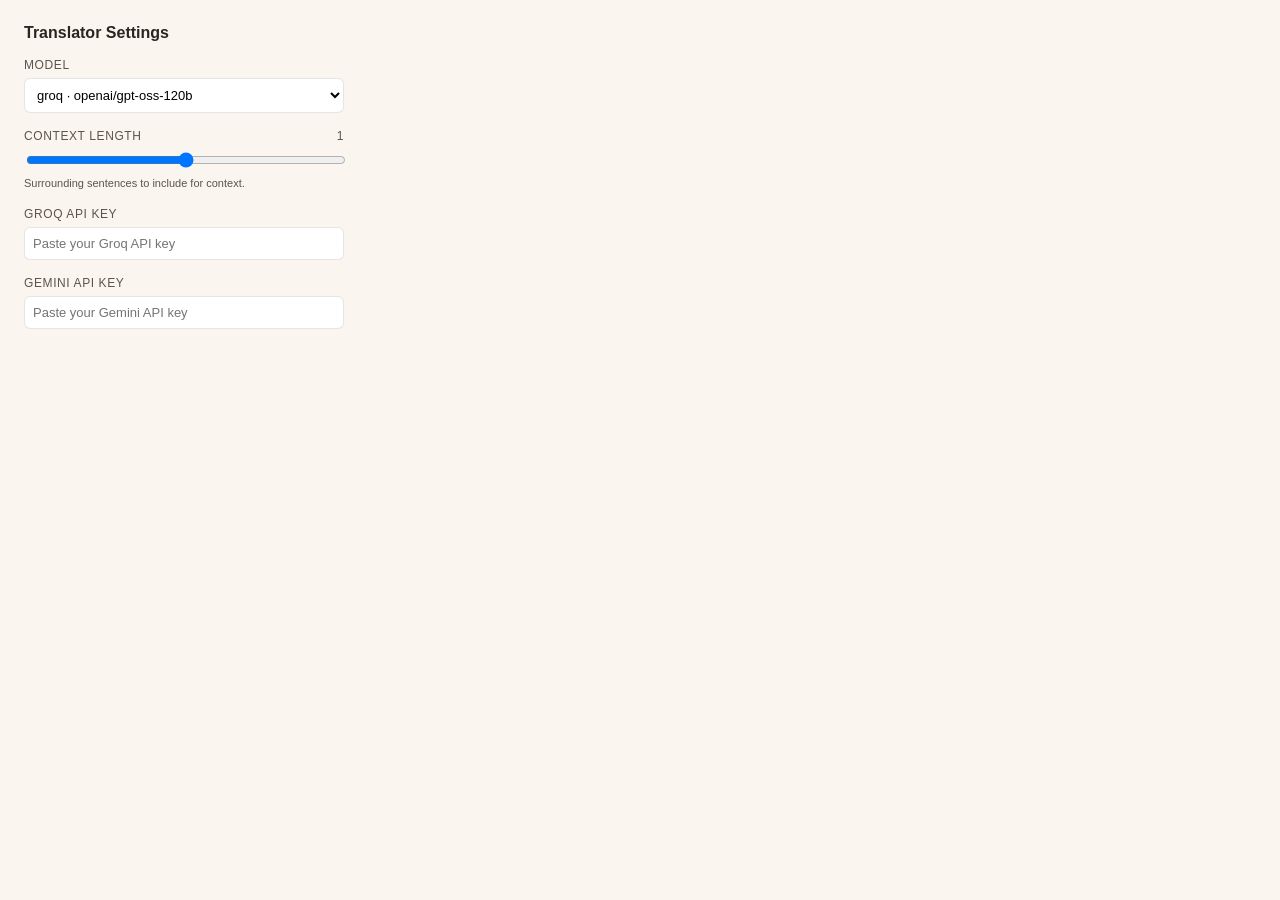
==== chrome-extension/popup.html @ 776bc148 "save" ====
<!DOCTYPE html>
<html>
<head>
  <meta charset="UTF-8">
  <style>
    body {
      width: 320px;
      padding: 16px;
      font-family: -apple-system, BlinkMacSystemFont, "Segoe UI", Roboto, sans-serif;
      font-size: 14px;
      background: #faf6ef;
      color: #2a2520;
    }
    h2 {
      margin: 0 0 16px;
      font-size: 16px;
      font-weight: 600;
    }
    .setting {
      margin-bottom: 16px;
    }
    .setting-label {
      display: block;
      font-size: 12px;
      color: #5a544c;
      margin-bottom: 6px;
      text-transform: uppercase;
      letter-spacing: 0.05em;
    }
    select, input {
      width: 100%;
      padding: 8px;
      border: 1px solid rgba(0,0,0,0.1);
      border-radius: 6px;
      background: #fff;
      font-size: 13px;
      box-sizing: border-box;
    }
    input[type="range"] {
      padding: 0;
    }
    .value-display {
      float: right;
      font-variant-numeric: tabular-nums;
    }
    .help-text {
      font-size: 11px;
      color: #5a544c;
      margin-top: 4px;
      line-height: 1.4;
    }
  </style>
</head>
<body>
  <h2>Translator Settings</h2>
  
  <div class="setting">
    <label class="setting-label">Model</label>
    <select id="model-select">
      <option value="0">groq · openai/gpt-oss-120b</option>
      <option value="1">groq · qwen3-32b</option>
      <option value="2">groq · llama-3.3-70b-versatile</option>
      <option value="3">google · gemini-2.0-flash</option>
    </select>
  </div>

  <div class="setting">
    <label class="setting-label">
      Context length
      <span class="value-display" id="context-val">1</span>
    </label>
    <input type="range" id="context-range" min="0" max="10" step="1">
    <div class="help-text">Surrounding sentences to include for context.</div>
  </div>

  <div class="setting">
    <label class="setting-label">Groq API Key</label>
    <input type="password" id="key-groq" placeholder="Paste your Groq API key">
  </div>

  <div class="setting">
    <label class="setting-label">Gemini API Key</label>
    <input type="password" id="key-gemini" placeholder="Paste your Gemini API key">
  </div>

  <script src="js/popup.js"></script>
</body>
</html>
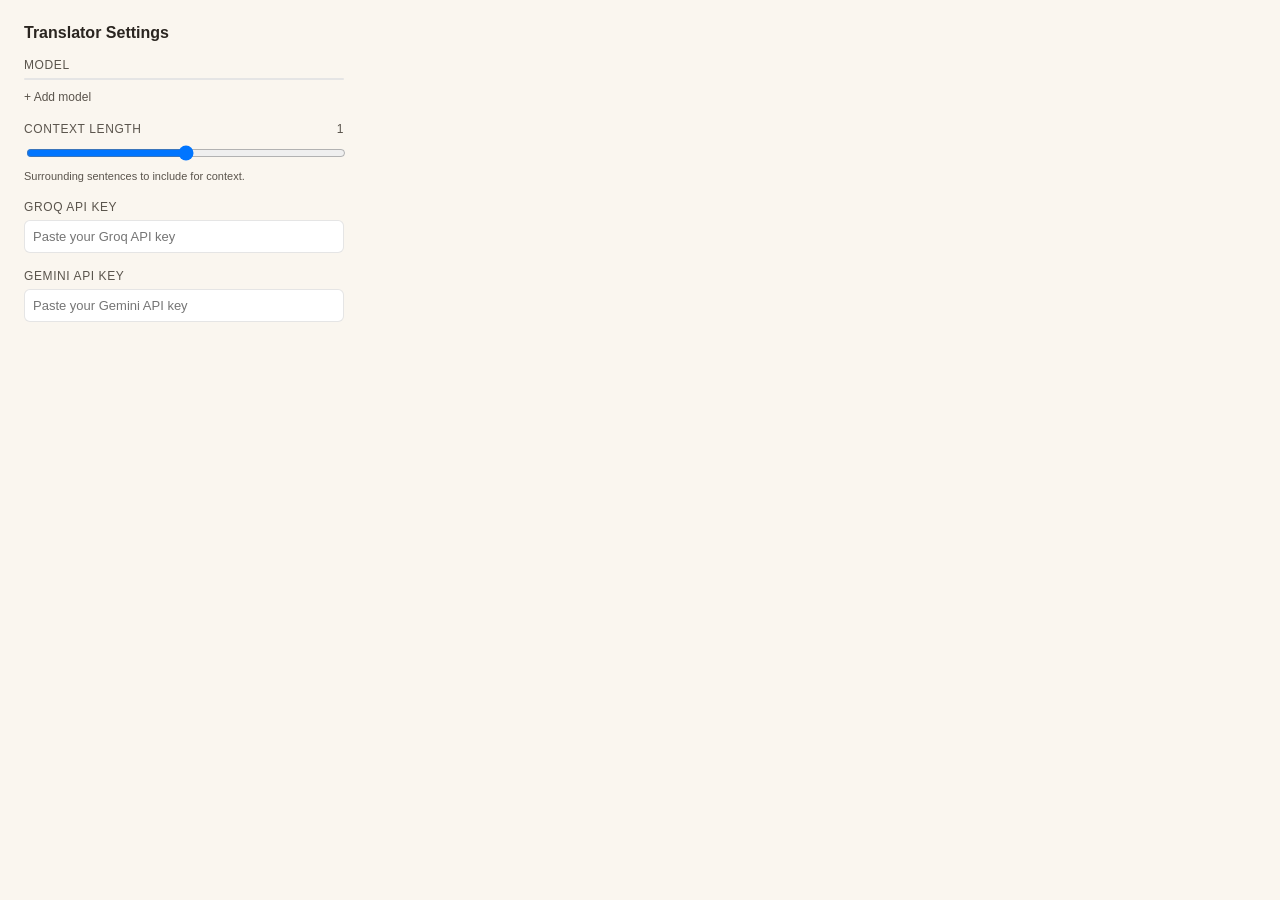
==== commit 458a0559: "extension: poach the reader's editable model list Models were a fixed two-entry MODELS array picked " ====
--- a/chrome-extension/popup.html
+++ b/chrome-extension/popup.html
@@ -36,6 +36,10 @@
       font-size: 13px;
       box-sizing: border-box;
     }
+    select:focus, input:focus {
+      outline: none;
+      box-shadow: none;
+    }
     input[type="range"] {
       padding: 0;
     }
@@ -48,20 +52,150 @@
       color: #5a544c;
       margin-top: 4px;
       line-height: 1.4;
+    }
+    /* ---- Model list: one row per model, click to select, x to remove ---- */
+    .model-list {
+      border: 1px solid rgba(0,0,0,0.1);
+      border-radius: 6px;
+      background: #fff;
+      overflow: hidden;
+    }
+    .model-row {
+      display: flex;
+      align-items: center;
+      border-top: 1px solid rgba(0,0,0,0.06);
+    }
+    .model-row:first-child { border-top: 0; }
+    .model-pick {
+      flex: 1;
+      min-width: 0;
+      display: flex;
+      align-items: baseline;
+      gap: 6px;
+      padding: 8px;
+      border: 0;
+      background: none;
+      font: inherit;
+      font-size: 13px;
+      color: inherit;
+      text-align: left;
+      cursor: pointer;
+    }
+    .model-pick:hover { background: rgba(0,0,0,0.03); }
+    /* A fixed-width tick gutter, so the names line up whether or not the
+       row is the selected one. */
+    .model-pick::before {
+      content: "\2713";
+      width: 12px;
+      flex: none;
+      visibility: hidden;
+    }
+    .model-pick.selected::before { visibility: visible; }
+    .model-pick.selected { font-weight: 600; }
+    .model-pick .name {
+      flex: 1;
+      overflow: hidden;
+      text-overflow: ellipsis;
+      white-space: nowrap;
+    }
+    .model-pick .tag {
+      flex: none;
+      font-size: 10px;
+      color: #5a544c;
+      text-transform: uppercase;
+      letter-spacing: 0.04em;
+      white-space: nowrap;
+    }
+    .model-del {
+      width: 28px;
+      flex: none;
+      padding: 8px 0;
+      border: 0;
+      background: none;
+      color: #5a544c;
+      font: inherit;
+      font-size: 15px;
+      line-height: 1;
+      cursor: pointer;
+    }
+    .model-del:hover { color: #b3261e; }
+    .model-empty {
+      padding: 8px;
+      font-size: 12px;
+      color: #5a544c;
+    }
+    /* ---- Add-model form ---- */
+    details.add-model { margin-top: 8px; }
+    details.add-model > summary {
+      font-size: 12px;
+      color: #5a544c;
+      cursor: pointer;
+      list-style: none;
+      padding: 2px 0;
+    }
+    details.add-model > summary::-webkit-details-marker { display: none; }
+    details.add-model > summary::before { content: "+ "; }
+    .add-form {
+      display: grid;
+      grid-template-columns: 1fr 1fr;
+      gap: 8px;
+      margin-top: 8px;
+    }
+    .add-form .full { grid-column: 1 / -1; }
+    .add-form label {
+      display: block;
+      font-size: 11px;
+      color: #5a544c;
+      margin-bottom: 4px;
+    }
+    .add-btn {
+      grid-column: 1 / -1;
+      padding: 8px;
+      border: 1px solid rgba(0,0,0,0.1);
+      border-radius: 6px;
+      background: #2a2520;
+      color: #faf6ef;
+      font: inherit;
+      font-size: 13px;
+      cursor: pointer;
+    }
+    .form-error {
+      grid-column: 1 / -1;
+      margin: 0;
+      font-size: 11px;
+      color: #b3261e;
     }
   </style>
 </head>
 <body>
   <h2>Translator Settings</h2>
   
+  <!-- One flat, fully editable model list: pick one with its row, drop one
+       with the x, add your own below by the id its provider knows it by.
+       Reasoning picks the reasoning_effort a Groq model accepts — "off"
+       omits the parameter, which is what llama/gemma/mixtral need. -->
   <div class="setting">
     <label class="setting-label">Model</label>
-    <select id="model-select">
-      <option value="0">groq · openai/gpt-oss-120b</option>
-      <option value="1">groq · qwen3-32b</option>
-      <option value="2">groq · llama-3.3-70b-versatile</option>
-      <option value="3">google · gemini-2.0-flash</option>
-    </select>
+    <div class="model-list" id="model-list"></div>
+    <details class="add-model" id="add-model">
+      <summary>Add model</summary>
+      <div class="add-form">
+        <div class="full">
+          <label for="nm-model">Model ID</label>
+          <input id="nm-model" placeholder="provider/model" spellcheck="false">
+        </div>
+        <div>
+          <label for="nm-provider">Provider</label>
+          <select id="nm-provider"></select>
+        </div>
+        <div>
+          <label for="nm-reasoning">Reasoning</label>
+          <select id="nm-reasoning"></select>
+        </div>
+        <p class="form-error" id="nm-error" hidden></p>
+        <button type="button" class="add-btn" id="nm-add">Add model</button>
+      </div>
+    </details>
   </div>
 
   <div class="setting">
@@ -83,6 +217,7 @@
     <input type="password" id="key-gemini" placeholder="Paste your Gemini API key">
   </div>
 
+  <script src="js/models.js"></script>
   <script src="js/popup.js"></script>
 </body>
 </html>
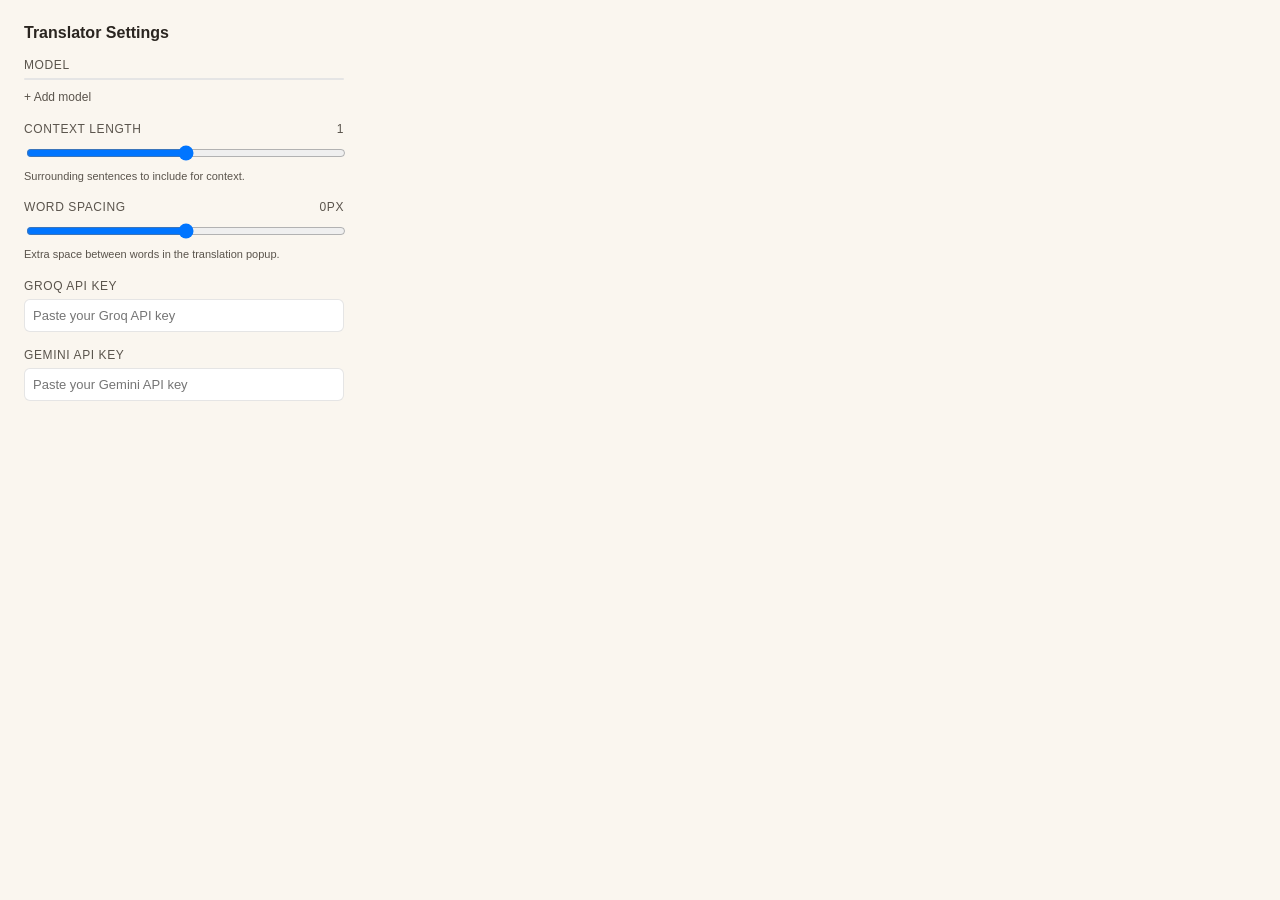
==== commit be4af397: "extension: same section-title and word-spacing change as the reader Ports the heading-owned-by-the-p" ====
--- a/chrome-extension/popup.html
+++ b/chrome-extension/popup.html
@@ -208,6 +208,15 @@
   </div>
 
   <div class="setting">
+    <label class="setting-label">
+      Word spacing
+      <span class="value-display" id="word-spacing-val">0px</span>
+    </label>
+    <input type="range" id="word-spacing-range" min="-2" max="20" step="0.5">
+    <div class="help-text">Extra space between words in the translation popup.</div>
+  </div>
+
+  <div class="setting">
     <label class="setting-label">Groq API Key</label>
     <input type="password" id="key-groq" placeholder="Paste your Groq API key">
   </div>
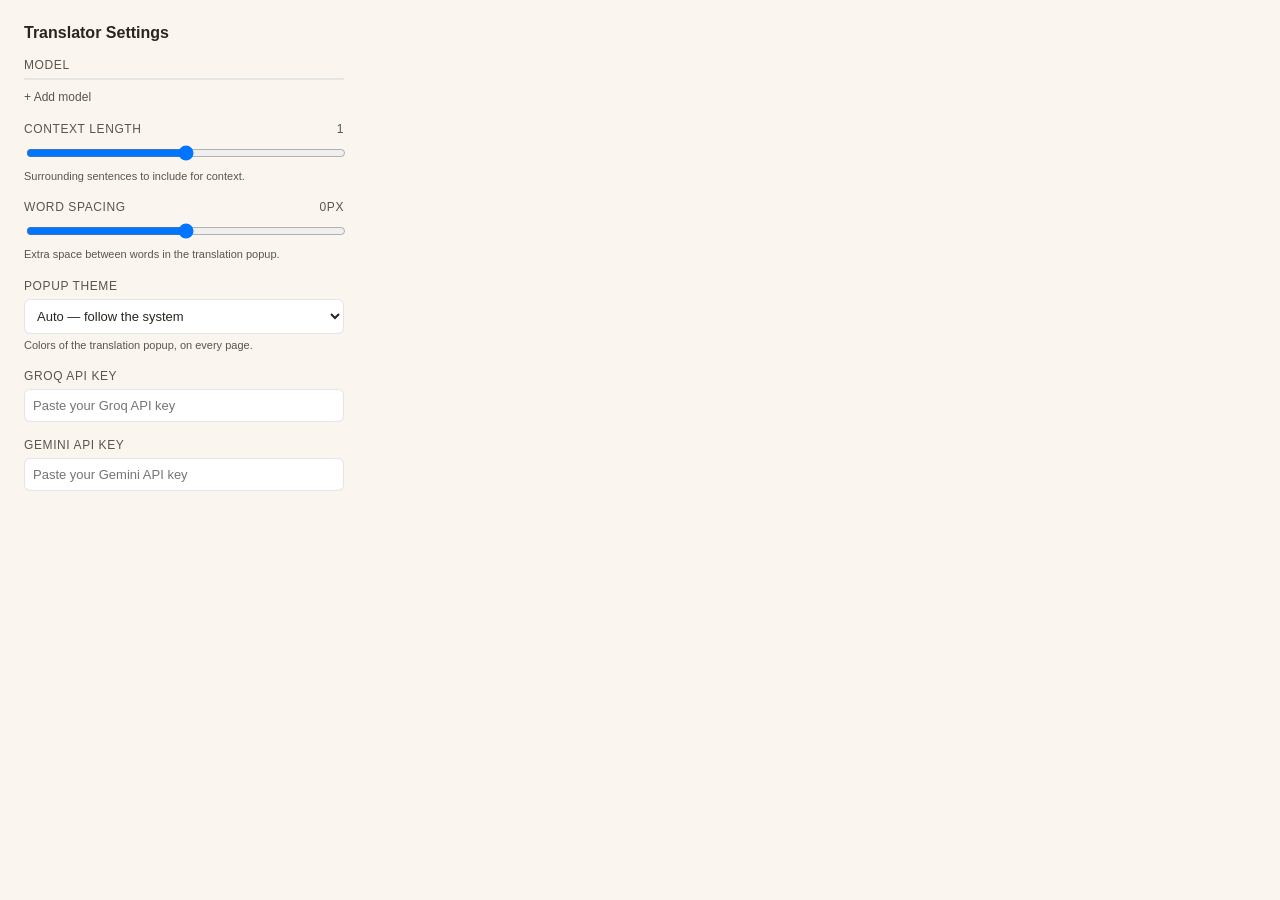
==== commit 39411795: "extension: light/dark/auto theme for the translation popup Popup theme setting (auto, light, dark) i" ====
--- a/chrome-extension/popup.html
+++ b/chrome-extension/popup.html
@@ -3,13 +3,44 @@
 <head>
   <meta charset="UTF-8">
   <style>
+    /* Same three-way Popup theme setting the translation popup uses — this
+       panel follows it too, so picking Dark doesn't leave a white sheet of
+       settings behind the dark popup. 'auto' is resolved to one of the two
+       classes in popup.js (matchMedia), never with a media query here. */
+    :root {
+      --bg: #faf6ef;
+      --fg: #2a2520;
+      --muted: #5a544c;
+      --field: #ffffff;
+      --line: rgba(0,0,0,0.1);
+      --line-soft: rgba(0,0,0,0.06);
+      --hover: rgba(0,0,0,0.03);
+      --danger: #b3261e;
+      --btn-bg: #2a2520;
+      --btn-fg: #faf6ef;
+    }
+    /* color-scheme so the native range thumb, the select menu and the
+       password reveal render dark too — CSS variables can't reach those. */
+    body.theme-dark {
+      color-scheme: dark;
+      --bg: #22201d;
+      --fg: #e8e3da;
+      --muted: #9a938a;
+      --field: #2c2a26;
+      --line: rgba(255,255,255,0.14);
+      --line-soft: rgba(255,255,255,0.08);
+      --hover: rgba(255,255,255,0.06);
+      --danger: #ef8a7e;
+      --btn-bg: #e8e3da;
+      --btn-fg: #22201d;
+    }
     body {
       width: 320px;
       padding: 16px;
       font-family: -apple-system, BlinkMacSystemFont, "Segoe UI", Roboto, sans-serif;
       font-size: 14px;
-      background: #faf6ef;
-      color: #2a2520;
+      background: var(--bg);
+      color: var(--fg);
     }
     h2 {
       margin: 0 0 16px;
@@ -22,7 +53,7 @@
     .setting-label {
       display: block;
       font-size: 12px;
-      color: #5a544c;
+      color: var(--muted);
       margin-bottom: 6px;
       text-transform: uppercase;
       letter-spacing: 0.05em;
@@ -30,9 +61,10 @@
     select, input {
       width: 100%;
       padding: 8px;
-      border: 1px solid rgba(0,0,0,0.1);
+      border: 1px solid var(--line);
       border-radius: 6px;
-      background: #fff;
+      background: var(--field);
+      color: var(--fg);
       font-size: 13px;
       box-sizing: border-box;
     }
@@ -49,21 +81,21 @@
     }
     .help-text {
       font-size: 11px;
-      color: #5a544c;
+      color: var(--muted);
       margin-top: 4px;
       line-height: 1.4;
     }
     /* ---- Model list: one row per model, click to select, x to remove ---- */
     .model-list {
-      border: 1px solid rgba(0,0,0,0.1);
+      border: 1px solid var(--line);
       border-radius: 6px;
-      background: #fff;
+      background: var(--field);
       overflow: hidden;
     }
     .model-row {
       display: flex;
       align-items: center;
-      border-top: 1px solid rgba(0,0,0,0.06);
+      border-top: 1px solid var(--line-soft);
     }
     .model-row:first-child { border-top: 0; }
     .model-pick {
@@ -81,7 +113,7 @@
       text-align: left;
       cursor: pointer;
     }
-    .model-pick:hover { background: rgba(0,0,0,0.03); }
+    .model-pick:hover { background: var(--hover); }
     /* A fixed-width tick gutter, so the names line up whether or not the
        row is the selected one. */
     .model-pick::before {
@@ -101,7 +133,7 @@
     .model-pick .tag {
       flex: none;
       font-size: 10px;
-      color: #5a544c;
+      color: var(--muted);
       text-transform: uppercase;
       letter-spacing: 0.04em;
       white-space: nowrap;
@@ -112,23 +144,23 @@
       padding: 8px 0;
       border: 0;
       background: none;
-      color: #5a544c;
+      color: var(--muted);
       font: inherit;
       font-size: 15px;
       line-height: 1;
       cursor: pointer;
     }
-    .model-del:hover { color: #b3261e; }
+    .model-del:hover { color: var(--danger); }
     .model-empty {
       padding: 8px;
       font-size: 12px;
-      color: #5a544c;
+      color: var(--muted);
     }
     /* ---- Add-model form ---- */
     details.add-model { margin-top: 8px; }
     details.add-model > summary {
       font-size: 12px;
-      color: #5a544c;
+      color: var(--muted);
       cursor: pointer;
       list-style: none;
       padding: 2px 0;
@@ -145,16 +177,16 @@
     .add-form label {
       display: block;
       font-size: 11px;
-      color: #5a544c;
+      color: var(--muted);
       margin-bottom: 4px;
     }
     .add-btn {
       grid-column: 1 / -1;
       padding: 8px;
-      border: 1px solid rgba(0,0,0,0.1);
+      border: 1px solid var(--line);
       border-radius: 6px;
-      background: #2a2520;
-      color: #faf6ef;
+      background: var(--btn-bg);
+      color: var(--btn-fg);
       font: inherit;
       font-size: 13px;
       cursor: pointer;
@@ -163,7 +195,7 @@
       grid-column: 1 / -1;
       margin: 0;
       font-size: 11px;
-      color: #b3261e;
+      color: var(--danger);
     }
   </style>
 </head>
@@ -217,6 +249,16 @@
   </div>
 
   <div class="setting">
+    <label class="setting-label" for="theme-select">Popup theme</label>
+    <select id="theme-select">
+      <option value="auto">Auto — follow the system</option>
+      <option value="light">Light</option>
+      <option value="dark">Dark</option>
+    </select>
+    <div class="help-text">Colors of the translation popup, on every page.</div>
+  </div>
+
+  <div class="setting">
     <label class="setting-label">Groq API Key</label>
     <input type="password" id="key-groq" placeholder="Paste your Groq API key">
   </div>
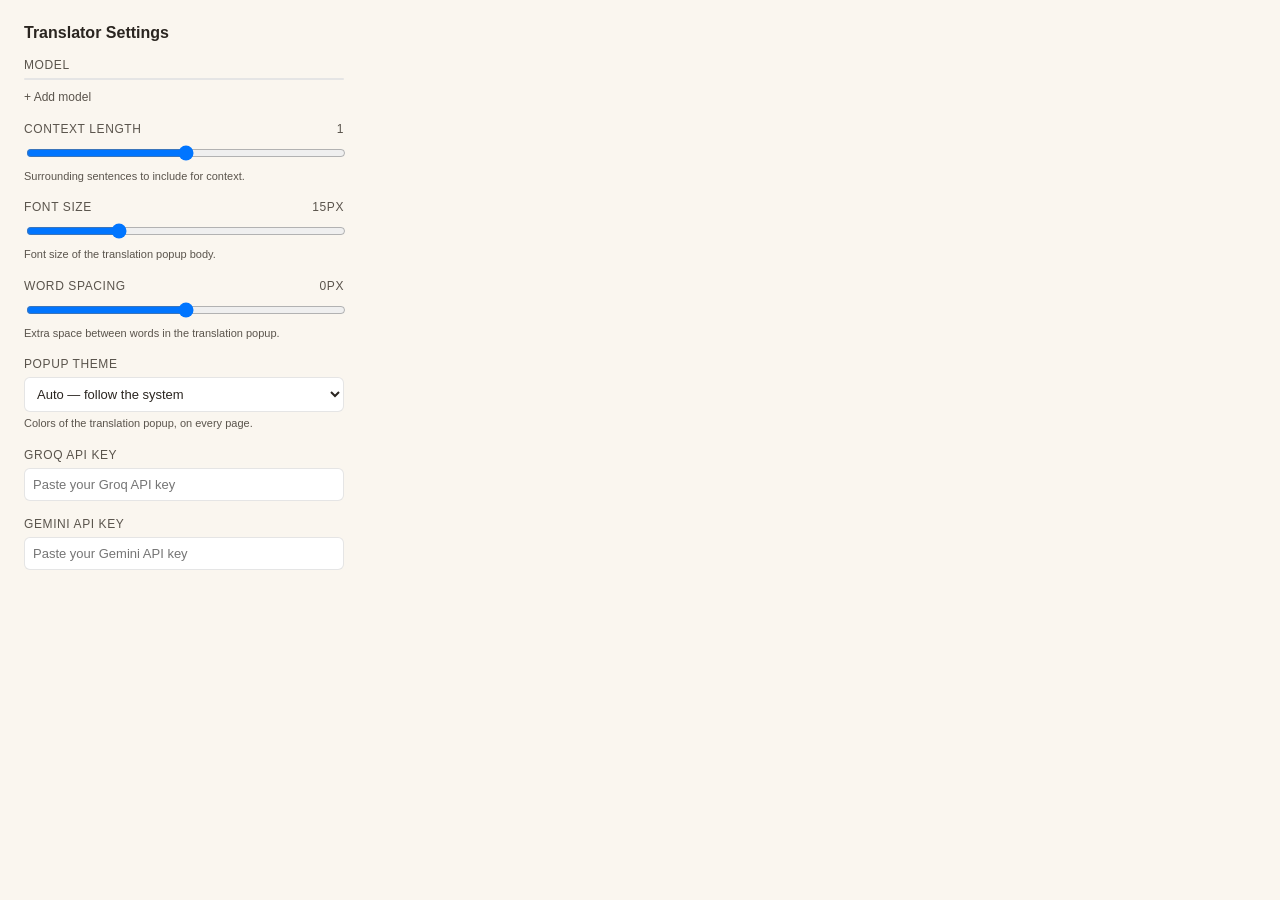
==== commit 8936ece4: "extension: add font-size setting and Oxford IPA bridge for web app" ====
--- a/chrome-extension/popup.html
+++ b/chrome-extension/popup.html
@@ -241,6 +241,15 @@
 
   <div class="setting">
     <label class="setting-label">
+      Font size
+      <span class="value-display" id="font-size-val">15px</span>
+    </label>
+    <input type="range" id="font-size-range" min="10" max="28" step="1" value="15">
+    <div class="help-text">Font size of the translation popup body.</div>
+  </div>
+
+  <div class="setting">
+    <label class="setting-label">
       Word spacing
       <span class="value-display" id="word-spacing-val">0px</span>
     </label>
